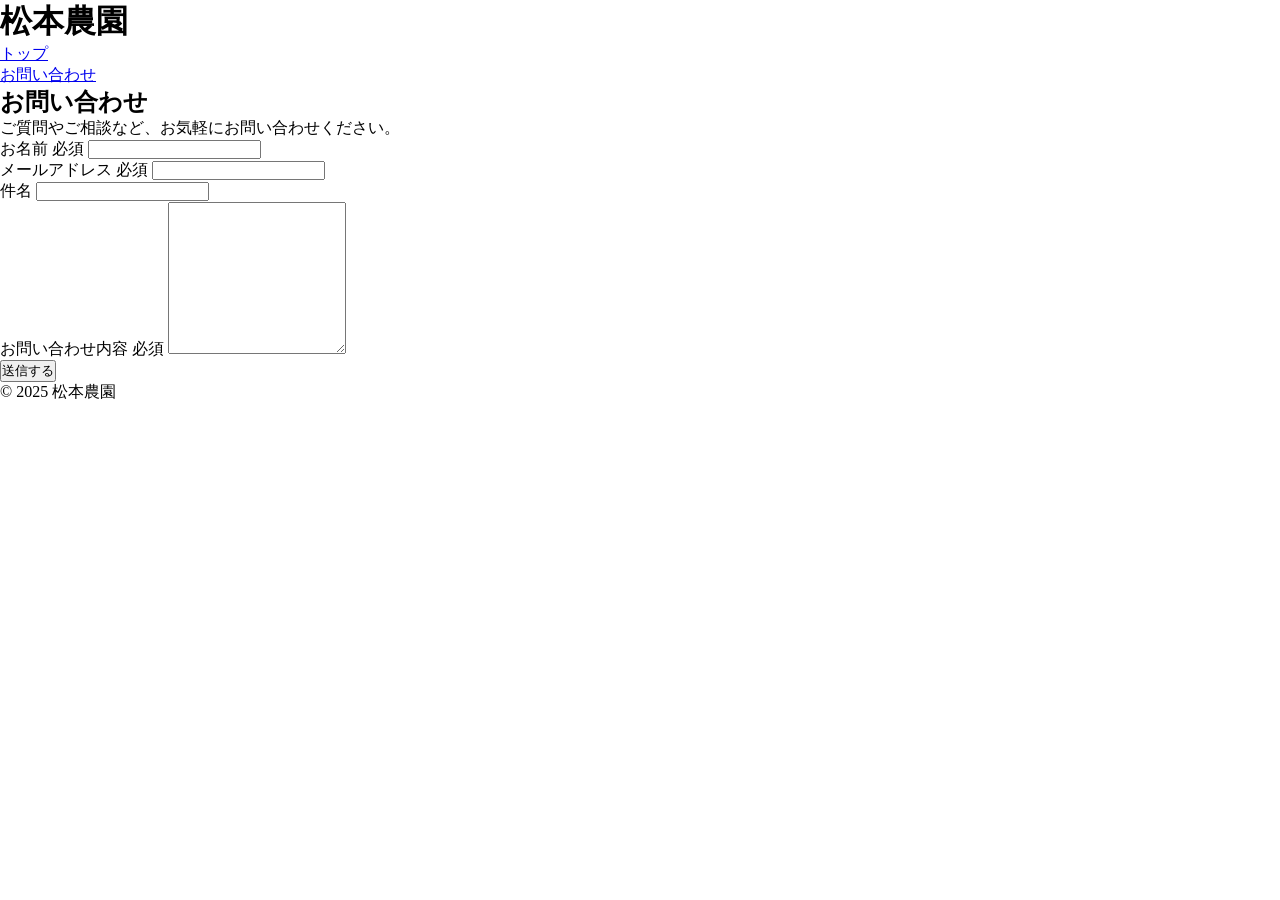
==== contact.html @ 50c54987 "TOPページほぼ完成" ====
<!DOCTYPE html>
<html lang="ja">

<head>
    <meta charset="UTF-8">
    <meta name="viewport" content="width=device-width, initial-scale=1.0">
    <title>お問い合わせ | 松本農園</title>
    <link rel="stylesheet" href="css/top.css">
</head>

<body>

    <header>
        <h1>松本農園</h1>
        <nav>
            <ul>
                <li><a href="index.html">トップ</a></li>
                <li><a href="contact.html">お問い合わせ</a></li>
            </ul>
        </nav>
    </header>

    <main>
        <section class="contact-form-section">
            <h2>お問い合わせ</h2>
            <p>ご質問やご相談など、お気軽にお問い合わせください。</p>

            <form action="send.php" method="POST">

                <div class="form-group">
                    <label for="name">お名前 <span class="required">必須</span></label>
                    <input type="text" id="name" name="user_name" required>
                </div>

                <div class="form-group">
                    <label for="email">メールアドレス <span class="required">必須</span></label>
                    <input type="email" id="email" name="user_email" required>
                </div>

                <div class="form-group">
                    <label for="subject">件名</label>
                    <input type="text" id="subject" name="subject">
                </div>

                <div class="form-group">
                    <label for="message">お問い合わせ内容 <span class="required">必須</span></label>
                    <textarea id="message" name="message" rows="10" required></textarea>
                </div>

                <div class="form-submit">
                    <button type="submit">送信する</button>
                </div>

            </form>
        </section>
    </main>

    <footer>
        <p>&copy; 2025 松本農園</p>
    </footer>

    <script src="js/contact.js" defer></script>
</body>

</html>
---- css/top.css ----
@charset "UTF-8";
:root {
  --color-primary: #fc8013;
  --color-secondary: #5d1f0d;
  --color-text: #343333;
  --color-background: #fdf5e9;
  --color-white: #fff;
  --color-dark-blue: #0a1f47;
}

/* 絶対配置系 */
/* ボックス装飾 */
/* レスポンシブフォント */
* {
  box-sizing: border-box;
  margin: 0;
  padding: 0;
}

ul,
ol {
  list-style: none;
}

img {
  max-width: 100%;
  height: auto;
}

/* ローディング画面全体 */
#loading {
  position: fixed;
  top: 0;
  left: 0;
  z-index: 9999;
  /* 初期背景 */
  display: flex;
  align-items: center;
  justify-content: center;
  width: 100%;
  height: 100%;
  background: rgb(10, 31, 71);
  opacity: 1;
  /* 初期透明度 */
  transition: opacity 1s ease;
  /* フェード時間 */
  pointer-events: auto;
}

/* フェードアウト後の状態 */
#loading.fade-out {
  opacity: 0;
}

/* 波背景 */
#loading .wave-container .wave {
  position: absolute;
  top: 0;
  left: 0;
  z-index: -1;
  overflow: hidden;
  width: 100%;
  height: 100%;
}
#loading .wave-container .wave::before {
  content: "";
  position: absolute;
  top: 50%;
  left: -50%;
  z-index: 1;
  width: 200%;
  aspect-ratio: 1/1;
  border-radius: 50% 50%/50% 80%;
  background-image: linear-gradient(90deg, #0083cf 0%, #76e5e1 50%, #bbe6ff 100%);
  transition: top 2s ease;
  transform-origin: center center;
  animation: anime linear 12s infinite;
}
#loading .wave-container .wave:hover::before {
  top: -20%;
}

@keyframes anime {
  from {
    transform: rotate(0);
  }
  to {
    transform: rotate(360deg);
  }
}
.btn {
  position: relative;
  display: inline-flex;
  align-items: center;
  gap: 10px;
  padding: 12px 0px;
  border-radius: 30px;
  text-decoration: none;
  font-weight: 500;
  font-size: 16px;
  line-height: 1.8;
  cursor: pointer;
  transition: opacity 0.3s, color 0.3s;
  text-align: center;
  justify-content: center;
}
.btn:hover {
  opacity: 0.8;
}

.btn--normal {
  width: 250px;
}

.btn--wide {
  width: 320px;
}
@media (max-width: 600px) {
  .btn--wide {
    width: 250px;
  }
}

.btn--primary {
  background-color: #fc8013;
  color: #fff;
}

.btn--secondary {
  border: 1px solid #343333;
  background-color: #fff;
  color: #343333;
}

.btn--dark {
  background-color: #fff;
  color: #0a1f47;
}

.btn--triangle::after {
  content: "";
  display: inline-block;
  margin-left: 8px;
  width: 0;
  height: 0;
  border-width: 6px 0 6px 10px;
  border-style: solid;
  border-color: transparent transparent transparent currentColor;
}

.btn--chevron::after, .btn--icon-chevron::after {
  content: "";
  margin: auto;
  position: absolute;
  top: 0;
  bottom: 0;
  right: 10%;
  width: 13px;
  height: 13px;
  border-top: 1px solid #0a1f47;
  border-right: 1px solid #0a1f47;
  transform: rotate(45deg);
}

.btn__icon {
  display: inline-block;
  width: 1em;
  height: 1em;
}

.juicy-crew__btn {
  position: relative;
  display: block;
  padding: 12px 72px 12px 50px;
  width: 250px;
  border-radius: 30px;
  background-color: #fc8013;
  color: #fff;
  text-decoration: none;
  transition: opacity 0.3s, color 0.3s;
  margin-inline: auto;
}
.juicy-crew__btn::after {
  content: "";
  position: absolute;
  top: 50%;
  right: 25px;
  display: block;
  width: 0;
  height: 0;
  border-width: 6px 0 6px 10px;
  border-style: solid;
  border-color: transparent transparent transparent #fff;
  transform: translateY(-50%);
}
.juicy-crew__btn:hover {
  color: #0a1f47;
  opacity: 0.8;
}

.floating-buttons {
  position: fixed;
  top: 400px;
  right: 0;
  display: flex;
  flex-direction: column;
  gap: 27px;
  padding: 20px 17px 29px 16px;
  border-radius: 30px 0 0 30px;
  background-color: #0a1f47;
  z-index: 100;
  visibility: hidden;
  transition: opacity 0.5s ease, visibility 0.5s ease;
}
.floating-buttons.visible {
  opacity: 1;
  visibility: visible;
}

.fixed-buttons__item--top {
  position: relative;
  display: flex;
  align-items: center;
  justify-content: center;
  width: 46px;
  height: 46px;
  border-radius: 50%;
  background: #fff;
  box-shadow: 0 0 6px rgba(0, 0, 0, 0.2);
  position: relative;
}

/* 棒 */
.fixed-buttons__item--top::before {
  content: "";
  position: absolute;
  bottom: 25%;
  width: 2px;
  height: 20px;
  background: #0a1f47;
  pointer-events: none;
}

/* 左の羽 */
.fixed-buttons__item--top::after {
  content: "";
  position: absolute;
  bottom: 56%;
  left: 48%;
  width: 6px;
  height: 6px;
  border-top: 2px solid #0a1f47;
  transform: translateX(-50%) rotate(-45deg);
  pointer-events: none;
}

/* 右の羽（追加要素） */
.fixed-buttons__item--top span {
  position: absolute;
  bottom: 60%;
  left: 52%;
  width: 6px;
  height: 4px;
  border-top: 2px solid #0a1f47;
  transform: translateX(-50%) rotate(45deg);
  pointer-events: none;
}

.modal {
  padding: 2rem;
  border: none;
  background: transparent;
  outline: none;
  box-shadow: none;
  margin: auto;
  display: flex;
  align-items: center;
  justify-content: center;
  pointer-events: auto;
}
@media (max-width: 600px) {
  .modal {
    padding: 0;
  }
}
.modal:not([open]) {
  display: none;
}
.modal::backdrop {
  background-color: rgba(0, 0, 0, 0.6);
}
.modal__title {
  font-size: 24px;
  color: #f39c12;
  font-weight: bold;
}
.modal__content {
  position: relative;
  border-radius: 100px;
  background-color: #fdf5e9;
  box-shadow: 0 4px 15px rgba(0, 0, 0, 0.2);
  padding: 144px 113px;
  overflow: hidden;
  width: 65%;
  height: 75vh;
  border-radius: 100px;
  pointer-events: auto;
  background-image: url(../image/modal__body-background.png);
  background-size: 90% 85%;
  background-repeat: no-repeat;
  background-position: center;
}
@media (max-width: 1280px) {
  .modal__content {
    width: 85%;
    height: 95vh;
    padding: 100px 90px;
  }
}
@media (max-width: 960px) {
  .modal__content {
    background-image: none;
    padding: 87px 64px;
  }
}
@media (max-width: 600px) {
  .modal__content {
    height: 850px;
    background-image: none;
  }
}
.modal__illustration {
  width: 28%;
  height: auto;
  position: absolute;
  right: -100px;
  bottom: -60px;
  z-index: 100;
  max-width: 300px;
}
@media (max-width: 960px) {
  .modal__illustration {
    width: 40%;
    right: -80px;
    bottom: 30px;
  }
}
@media (max-width: 600px) {
  .modal__illustration {
    width: 149px;
    height: 106px;
    bottom: -20px;
    right: -70px;
  }
}
.modal__body {
  display: flex;
  align-items: center;
  justify-content: center;
  gap: 26px;
  position: relative;
  z-index: 0;
  height: 100%;
}
@media (max-width: 960px) {
  .modal__body {
    display: flex;
    align-items: center;
    flex-direction: column;
    justify-content: flex-start;
    gap: 30px;
  }
}
@media (max-width: 600px) {
  .modal__body {
    gap: 35px;
  }
}
.modal__image-wrapper {
  width: 33%;
}
@media (max-width: 1280px) {
  .modal__image-wrapper {
    width: 40%;
  }
}
@media (max-width: 960px) {
  .modal__image-wrapper {
    width: 65%;
  }
}
@media (max-width: 600px) {
  .modal__image-wrapper {
    width: 73%;
  }
}
.modal__inner {
  padding-top: 44px;
  display: flex;
  align-items: center;
  flex-direction: column;
  justify-content: flex-start;
  gap: 15px;
}
@media (max-width: 600px) {
  .modal__inner {
    padding-top: 30px;
  }
}
.modal__inner-season, .modal__inner-cut {
  display: inline-block;
  padding: 15px 0px;
  border-radius: 30px;
  width: 100%;
  text-align: center;
  font-size: clamp(14px, 2vw, 20px);
}
.modal__inner-season {
  border: 1px solid #f39c12;
  white-space: nowrap;
}
.modal__inner-cut {
  background-color: #f39c12;
  color: #fff;
  white-space: nowrap;
}
.modal__text-wrapper {
  width: 47%;
  display: flex;
  align-items: center;
  flex-direction: column;
  justify-content: flex-start;
  gap: 20px;
  align-items: flex-start;
  position: relative;
}
@media (max-width: 960px) {
  .modal__text-wrapper {
    width: 95%;
  }
}
@media (max-width: 960px) and (max-width: 600px) {
  .modal__text-wrapper {
    width: 100%;
    gap: 10px;
  }
}
.modal__text-wrapper__title {
  margin-bottom: 15px;
  color: #f39c12;
  font-weight: bold;
  font-size: 24px;
}
.modal__text-wrapper__description {
  font-size: 16px;
  line-height: 1.8;
}
.modal__button {
  display: inline-block;
  padding: 12px 30px;
  border-radius: 25px;
  background-color: #f39c12;
  color: #fff;
  text-decoration: none;
  font-weight: bold;
}
.modal__bg {
  position: absolute;
  top: 50%;
  left: 50%;
  transform: translate(-50%, -50%);
  z-index: -1;
  width: 100%;
  height: auto;
  -o-object-fit: cover;
     object-fit: cover;
}
@media (max-width: 960px) {
  .modal__bg {
    display: none;
  }
}
.modal__close-btn {
  position: absolute;
  top: 9%;
  right: 21%;
  width: 80px;
  height: 80px;
  display: flex;
  justify-content: center;
  align-items: center;
  cursor: pointer;
  background: transparent;
  border: none;
  padding: 0;
  outline: none;
  z-index: 200;
  outline: none;
}
@media (max-width: 600px) {
  .modal__close-btn {
    top: 5%;
    right: 15%;
  }
}
.modal__bar {
  position: absolute;
  width: 73px;
  height: 2px;
  background-color: #000;
  top: 50%;
  left: 0;
  transform-origin: center;
  z-index: 300;
}
@media (max-width: 600px) {
  .modal__bar {
    width: 50px;
  }
}

/* バツ表示 */
.modal__close-btn .modal__bar:nth-child(1) {
  transform: rotate(30deg);
}

.modal__close-btn .modal__bar:nth-child(2) {
  opacity: 0;
}

.modal__close-btn .modal__bar:nth-child(3) {
  transform: rotate(-30deg);
}

.header__top {
  z-index: 10001;
  display: flex;
  align-items: center;
  justify-content: space-between;
  width: 137px;
  height: auto;
  position: absolute;
  top: 4%;
  left: 3%;
}
@media (max-width: 600px) {
  .header__top {
    width: 80px;
    top: 4%;
    left: 3%;
  }
}

.header__logo {
  z-index: 10002;
}

.header__hamburger {
  position: fixed;
  top: 20px;
  right: 20px;
  z-index: 10002;
  display: flex;
  align-items: center;
  flex-direction: column;
  box-sizing: border-box;
  padding-top: 21px;
  width: 80px;
  height: 80px;
  outline: none;
  border: none;
  border-radius: 60px;
  background: #fff;
  box-shadow: 0 2px 8px rgba(0, 0, 0, 0.3);
  cursor: pointer;
}
@media (max-width: 600px) {
  .header__hamburger {
    width: 60px;
    height: 60px;
    padding-top: 17px;
    top: 12px;
    right: 5px;
  }
}
.header__hamburger--bar {
  margin: 2.5px 0;
  width: 55px;
  height: 5px;
  background-color: #fc8013;
  transition: all 0.3s ease;
}
@media (max-width: 600px) {
  .header__hamburger--bar {
    width: 35px;
    height: 4px;
  }
}
@media (max-width: 600px) {
  .header__hamburger--label {
    display: none;
  }
}

.header__nav {
  position: fixed;
  top: -100%;
  right: 0;
  z-index: 9999;
  padding-top: 21px;
  width: 100%;
  height: 400px;
  border: none;
  border-radius: 0 0 200px 200px;
  background-color: #fff;
  transition: all 0.8s ease;
  /* 余分なセミコロンを削除 */
}
@media (max-width: 600px) {
  .header__nav {
    border-radius: 0 0 100px 100px;
    padding-top: 80px;
    height: 387px;
  }
}
.header__nav-list {
  display: flex;
  flex-direction: row;
  justify-content: center;
  gap: 40px;
  letter-spacing: 0.5em;
}
@media (max-width: 600px) {
  .header__nav-list {
    gap: 20px;
  }
}
.header__nav-item {
  writing-mode: vertical-lr;
  text-orientation: upright;
}

.header__nav[aria-hidden=false] {
  top: 0;
}

.header__hamburger[aria-expanded=true] .header__hamburger--bar:nth-child(1) {
  transform: rotate(30deg) translate(5px, 9px);
}

.header__hamburger[aria-expanded=true] .header__hamburger--bar:nth-child(2) {
  opacity: 0;
  /* 真ん中の線を非表示 */
}

.header__hamburger[aria-expanded=true] .header__hamburger--bar:nth-child(3) {
  transform: rotate(-30deg) translate(0px, -10px);
}

.header__inner {
  display: flex;
  position: absolute;
  top: 0;
  justify-content: space-between;
  width: 97%;
  left: 2%;
}

.footer {
  background-color: #0a1f47;
  color: #fff;
  text-align: center;
  padding-bottom: 26px;
}
.footer__center-container {
  display: block;
  width: 29%;
}
@media (max-width: 600px) {
  .footer__center-container {
    width: 100%;
  }
}
.footer__nav-list {
  display: flex;
  align-items: center;
  justify-content: center;
  gap: 30px;
  align-items: flex-start;
}
.footer__nav-item {
  writing-mode: vertical-rl;
  letter-spacing: 0.5em;
}
.footer__content {
  display: flex;
  align-items: center;
  justify-content: space-between;
  align-items: flex-start;
  width: 72%;
  margin-bottom: 58px;
  margin: 0 auto;
  padding: 97px 0 58px 0;
  gap: 85px;
}
@media (max-width: 600px) {
  .footer__content {
    display: flex;
    align-items: center;
    flex-direction: column;
    justify-content: flex-start;
    gap: 60px;
    padding: 60px 0 40px 0;
    width: 82%;
    gap: 50px;
  }
}
.footer__social-icons {
  display: flex;
  align-items: center;
  justify-content: left;
  gap: 15px;
  width: 57%;
}
.footer__left-container {
  display: flex;
  align-items: center;
  flex-direction: column;
  justify-content: flex-start;
  gap: 23px;
  align-items: flex-start;
  width: 13%;
}
@media (max-width: 600px) {
  .footer__left-container {
    width: 25%;
    gap: 10px;
  }
}
@media (max-width: 600px) {
  .footer__left-container {
    width: 43%;
    align-items: center;
  }
}
.footer__right-container {
  margin-right: 0;
  width: 28%;
}
@media (max-width: 600px) {
  .footer__right-container {
    width: 70%;
    margin-left: 0;
  }
}

.wrapper {
  margin: 0 auto;
  max-width: 1440px;
  width: 88%;
}

img {
  display: block;
  max-width: 100%;
  height: auto;
  width: auto;
}

.main__section {
  position: relative;
  margin-bottom: 80px;
}

.section__title {
  display: flex;
  align-items: center;
  flex-direction: column;
  justify-content: flex-start;
  gap: 0;
  align-items: flex-start;
  margin: 0 auto;
  line-height: 1.5;
}
.section__title-jp {
  font-weight: 500;
  font-size: clamp(26px, 2vw, 36px);
  letter-spacing: 150%;
}
.section__title-en {
  color: var(--color-primary);
  font-weight: normal;
  font-size: 28px;
  font-size: clamp(18px, 2vw, 28px);
}

/*MVスライド 
-----------------------------*/
/* 変数を定義 */
.slider__frame {
  position: relative;
  overflow: hidden;
  width: 100%;
  height: 798px;
  clip-path: inset(0 round 0 0 200px 200px);
}
@media (max-width: 600px) {
  .slider__frame {
    height: 467px;
    clip-path: inset(0 round 0 0 100px 100px);
  }
}
.slider__frame--island, .slider__frame--harvest, .slider__frame--farmer {
  position: absolute;
  top: 0;
  left: 0;
  width: 100%;
  height: 100%;
  background-position: center;
  background-size: cover;
  background-repeat: no-repeat;
}
.slider__frame--island {
  background-image: url("/image/mv_01.png");
  animation: slide-animation-01 24s infinite;
}
.slider__frame--harvest {
  background-image: url("/image/mv_02.png");
  animation: slide-animation-02 24s infinite;
}
.slider__frame--farmer {
  background-image: url("/image/mv_03.png");
  animation: slide-animation-03 24s infinite;
}

/* みかん画像 */
.overlay-mikan {
  position: absolute;
  top: 70%;
  left: 50%;
  transform: translate(-50%, -50%);
  z-index: 200;
  max-width: 390px;
  width: 26vw;
  height: auto;
}
.overlay-mikan--rotate {
  animation: rotateScale 5s linear forwards;
}

/* みかん回転＋拡大 */
@keyframes rotateScale {
  0% {
    transform: rotate(0deg) scale(0.7);
  }
  100% {
    transform: rotate(360deg) scale(1);
  }
}
@keyframes slide-animation-01 {
  0% {
    opacity: 1;
    transform: scale(1);
  }
  30% {
    opacity: 1;
  }
  40% {
    opacity: 0;
    transform: scale(1.15);
  }
  90% {
    opacity: 0;
  }
  100% {
    opacity: 1;
    transform: scale(1);
  }
}
@keyframes slide-animation-02 {
  0% {
    opacity: 0;
  }
  30% {
    opacity: 0;
    transform: scale(1.1);
  }
  40% {
    opacity: 1;
  }
  60% {
    opacity: 1;
  }
  70% {
    opacity: 0;
    transform: scale(1);
  }
  100% {
    opacity: 0;
  }
}
@keyframes slide-animation-03 {
  0% {
    opacity: 0;
  }
  60% {
    opacity: 0;
    transform: scale(1);
  }
  70% {
    opacity: 1;
  }
  90% {
    opacity: 1;
  }
  100% {
    opacity: 0;
    transform: scale(1.1);
  }
}
/* オーバーレイ */
.slider__overlay {
  position: absolute;
  top: 10%;
  right: 25%;
  font-family: "Shippori Mincho", serif;
  line-height: 1.17;
  display: flex;
  align-items: center;
  justify-content: center;
  z-index: 10;
}
@media (max-width: 1280px) {
  .slider__overlay {
    right: 15%;
  }
}
@media (max-width: 960px) {
  .slider__overlay {
    right: 10%;
  }
}
@media (max-width: 600px) {
  .slider__overlay {
    right: 5%;
  }
}

.slider-text {
  color: #fff;
  background: rgba(0, 0, 0, 0.4);
  writing-mode: vertical-rl;
  text-align: left;
  font-weight: bold;
  padding: 71px 26px 43px 34px;
  text-orientation: upright;
  line-height: 400%;
}
@media (max-width: 600px) {
  .slider-text {
    padding: 13px 14px;
    line-height: 200%;
  }
}

.slider-text .line1 {
  font-size: clamp(20px, 2vw, 36px);
  letter-spacing: 0.2em;
}

.line2 {
  display: inline-block;
  letter-spacing: 0.2em;
}

.slider-text .line2 .small {
  font-size: clamp(20px, 2vw, 48px);
}

.slider-text .line2 .big {
  font-size: clamp(20px, 2vw, 55px);
}

/*ふるさと納税セクション
-----------------------------*/
.fade-in-section {
  opacity: 0;
  transition: opacity 2.5s ease;
}

.fade-in-section.visible {
  opacity: 1;
}

.hometown {
  margin: 80px 0 27px 0;
}
@media (max-width: 600px) {
  .hometown {
    margin: 30px 0 46px 0;
  }
}
.hometown__image--inner {
  position: relative;
  border-radius: 100px;
  margin: 80px 0 27px 0;
}
.hometown .wrapper {
  margin: 0 auto;
  max-width: 73%;
}
@media (max-width: 600px) {
  .hometown .wrapper {
    max-width: 87%;
  }
}
.hometown__title {
  display: flex;
  align-items: center;
  justify-content: center;
  gap: 26px;
  margin-bottom: 12px;
}
@media (max-width: 600px) {
  .hometown__title {
    margin-bottom: 20px;
  }
}
.hometown__subtitle {
  font-size: clamp(18px, 2vw, 28px);
}
.hometown__image-inner {
  position: relative;
  min-width: 135px;
}
.hometown__image--orange {
  border-radius: 100px;
}
@media (max-width: 600px) {
  .hometown__image--orange {
    -o-object-fit: cover;
       object-fit: cover;
    -o-object-position: center;
       object-position: center;
  }
}
.hometown__image-logo {
  position: absolute;
  top: 50%;
  left: 3%;
  transform: translateY(-50%);
  width: 23%;
  height: auto;
}
@media (max-width: 1280px) {
  .hometown__image-logo {
    left: 50%;
    top: 50%;
    transform: translate(-50%, -50%);
  }
}
.hometown__box {
  position: relative;
}
@media (max-width: 1280px) {
  .hometown__box {
    position: static;
    display: flex;
    align-items: center;
    flex-direction: column;
    justify-content: flex-start;
    gap: 20px;
  }
}
.hometown__content {
  position: absolute;
  right: 0;
  bottom: 0;
  display: flex;
  align-items: center;
  flex-direction: column;
  justify-content: flex-start;
  gap: 10px;
  margin: 0 auto;
  padding: 0;
  border-radius: 100px;
  background-color: #0a1f47;
  border-top-left-radius: 0px;
  border-bottom-left-radius: 0px;
  width: 39%;
  height: 100%;
  justify-content: center;
}
@media (max-width: 1280px) {
  .hometown__content {
    position: static;
    padding: 25px 28px 23px 31px;
    border-radius: 80px;
    background-color: #0a1f47;
    width: 100%;
    gap: 20px;
  }
}
@media (max-width: 960px) {
  .hometown__content {
    border-radius: 50px;
    gap: 30px;
  }
}
@media (max-width: 600px) {
  .hometown__content {
    padding: 39px 20px 23px 19px;
    border-radius: 50px;
    background-color: #0a1f47;
    gap: 21px;
  }
}
.hometown__text {
  color: #fff;
  font-size: clamp(16px, 2vw, 20px);
  line-height: 1.8;
  width: 80%;
}
@media (max-width: 600px) {
  .hometown__text {
    width: 100%;
    font-size: 16px;
  }
}

/*About usセクション
-----------------------------*/
.about {
  margin-top: 71px;
  padding: 60px 0px 100px 0px;
  background-color: #e8f5ff;
}
@media (max-width: 600px) {
  .about {
    margin-top: 0px;
    margin-bottom: 20px;
    padding: 20px 0px 50px 0px;
  }
}
.about__container {
  display: flex;
  align-items: center;
  flex-direction: column;
  justify-content: flex-start;
  gap: 58px;
  margin-top: 10px;
}
@media (max-width: 600px) {
  .about__container {
    margin-top: 40px;
    gap: 33px;
  }
}
.about__place {
  display: flex;
  align-items: center;
  justify-content: space-between;
  width: 59%;
  align-items: flex-end;
}
@media (max-width: 960px) {
  .about__place {
    width: 100%;
  }
}
@media (max-width: 600px) {
  .about__place {
    position: relative;
  }
}
.about__place--girl {
  width: 44%;
}
@media (max-width: 600px) {
  .about__place--girl {
    position: absolute;
    right: 0;
    bottom: -185px;
    width: 78%;
  }
}
.about__place--map {
  width: 49%;
  align-items: flex-end;
}
@media (max-width: 600px) {
  .about__place--map {
    margin: 0px;
    top: 0;
    right: 0;
  }
}
.about__item-upper {
  display: flex;
  align-items: center;
  justify-content: space-between;
  align-items: flex-end;
}
@media (max-width: 1280px) {
  .about__item-upper {
    display: flex;
    align-items: center;
    flex-direction: column;
    justify-content: flex-start;
    gap: 50px;
  }
}
.about__item-bottom {
  display: flex;
  justify-content: flex-start;
  align-items: flex-end;
  gap: 68px;
}
@media (max-width: 1280px) {
  .about__item-bottom {
    position: relative;
  }
}
@media (max-width: 960px) {
  .about__item-bottom {
    display: flex;
    align-items: center;
    flex-direction: column;
    justify-content: flex-start;
    gap: 50px;
  }
}
.about__inner-upper {
  width: 40%;
}
@media (max-width: 1280px) {
  .about__inner-upper {
    width: 100%;
  }
}
.about__inner-bottom {
  width: 100%;
}
@media (max-width: 1280px) {
  .about__inner-bottom {
    margin-top: 46px;
  }
}
@media (max-width: 600px) {
  .about__inner-bottom {
    margin-top: 60px;
  }
}
.about__bottom {
  display: flex;
  align-items: center;
  flex-direction: column;
  justify-content: flex-start;
  gap: 0;
}
.about__goal {
  display: flex;
  flex-wrap: wrap;
  gap: 88px;
  width: 40%;
}
@media (max-width: 1280px) {
  .about__goal {
    flex-direction: row;
    width: 100%;
    gap: 179px;
  }
}
@media (max-width: 600px) {
  .about__goal {
    flex-direction: column;
    gap: 0px;
  }
}
.about__subtitle {
  position: absolute;
  display: inline-block;
  padding: 10px 16px;
  border-radius: 20px;
  background-color: #fc8013;
  color: #fff;
  font-weight: 500;
  font-size: 20px;
  top: -16px;
  left: 8%;
  font-size: 18px;
}
@media (max-width: 600px) {
  .about__subtitle {
    padding: 8px 19px;
    top: -20px;
    left: 30%;
  }
}
.about__box-upper, .about__box-bottom {
  position: relative;
  background-color: #fff;
  border-radius: 20px;
  border: solid 1px #3D4149;
}
@media (max-width: 600px) {
  .about__box-upper, .about__box-bottom {
    margin-top: 190px;
  }
}
@media (max-width: 600px) {
  .about__box-upper {
    margin-top: 190px;
  }
}
@media (max-width: 600px) {
  .about__box-bottom {
    margin-top: 0px;
  }
}
.about__text {
  display: block;
  margin: 0 auto;
  text-align: left;
  line-height: 1.8;
  width: 80%;
  padding: 35px 0px;
  height: 76%;
}
@media (max-width: 600px) {
  .about__text {
    width: 92%;
  }
}
.about__family {
  width: 55%;
}
@media (max-width: 1280px) {
  .about__family {
    position: absolute;
    top: 0;
    right: 0;
    width: 56%;
  }
}
@media (max-width: 600px) {
  .about__family {
    width: 100%;
    position: static;
  }
}
.about__family--photo {
  margin-top: auto;
}
.about .lemon-boy {
  width: 84%;
  margin-left: auto;
}
@media (max-width: 1280px) {
  .about .lemon-boy {
    margin: 0;
    width: 39%;
  }
}
@media (max-width: 600px) {
  .about .lemon-boy {
    width: 100%;
  }
}

/*農園紹介スライドセクション
-----------------------------*/
.slider {
  position: relative;
  z-index: 1;
  height: auto;
  margin: 70px 0px 80px 0px;
}
@media (max-width: 960px) {
  .slider {
    margin-bottom: 60px;
  }
}
@media (max-width: 600px) {
  .slider {
    margin-bottom: 40px;
    margin-top: 0px;
  }
}
.slider .slick-slide {
  margin: 0 10px;
}
.slider img {
  width: 100%;
  height: auto;
}
.slider .slider--scene1 {
  background: url("../image/slider_scene1.png");
}
.slider .slider--scene2 {
  background: url("../image/slider_scene2.png");
}
.slider .slider--scene3 {
  background: url("../image/slider_scene3.png");
}
.slider .slider--scene4 {
  background: url("../image/slider_scene4.png");
}
.slider .slider--scene5 {
  background: url("../image/slider_scene5.png");
}
.slider--frame {
  list-style: none;
  margin: 0;
  padding: 0;
}
.slider--frame li {
  width: 400px;
  height: 400px;
  background-repeat: no-repeat;
  background-position: center;
  background-size: cover;
}
@media (max-width: 960px) {
  .slider--frame li {
    width: 300px;
    height: 300px;
  }
}

/*私達のこだわりセクション
-----------------------------*/
.care {
  margin-bottom: 60px;
}
.care__box-upper {
  display: flex;
  align-items: center;
  justify-content: center;
  gap: 70px;
  align-items: flex-start;
  margin-top: 51px;
  justify-content: flex-start;
}
@media (max-width: 600px) {
  .care__box-upper {
    display: flex;
    align-items: center;
    flex-direction: column;
    justify-content: flex-start;
    gap: 20px;
    margin-top: 31px;
  }
}
.care__box-bottom {
  display: flex;
  align-items: center;
  justify-content: center;
  justify-content: flex-end;
  align-items: flex-start;
  margin-top: 180px;
  gap: 70px;
}
@media (max-width: 600px) {
  .care__box-bottom {
    display: flex;
    align-items: center;
    flex-direction: column;
    justify-content: flex-start;
    gap: 20px;
    margin-top: 36px;
  }
}
.care__subtitle {
  display: inline-block;
  padding: 16px 50px;
  border-radius: 30px;
  background-color: var(--color-primary);
  color: #fff;
  font-weight: 500;
  font-size: clamp(18px, 2vw, 32px);
}
@media (max-width: 600px) {
  .care__subtitle {
    order: 1;
  }
}
@media (max-width: 600px) {
  .care__subtitle {
    padding: 4px 41px;
  }
}
.care__desc {
  display: flex;
  flex-direction: column;
  width: 40%;
  align-items: flex-start;
  gap: 30px;
}
@media (max-width: 960px) {
  .care__desc {
    width: 89%;
  }
}
@media (max-width: 600px) {
  .care__desc {
    display: contents;
    width: 100%;
  }
}
.care__img-wrapper-01 {
  position: relative;
  margin-left: -5.8vw;
  width: calc(100% + 6.5vw);
}
@media (max-width: 600px) {
  .care__img-wrapper-01 {
    margin: 0 auto;
    width: 100%;
  }
}
.care__img-wrapper-02 {
  position: relative;
  border-radius: 5px;
  margin-right: -5.8vw;
  width: calc(100% + 6.5vw);
}
@media (max-width: 600px) {
  .care__img-wrapper-02 {
    margin: 0 auto;
    width: 100%;
  }
}
.care__item {
  display: block;
  width: 100%;
  height: auto;
  width: 54%;
}
@media (max-width: 600px) {
  .care__item {
    width: 100%;
    order: 2;
  }
}
.care__text {
  line-height: 1.8;
}
@media (max-width: 600px) {
  .care__text {
    order: 3;
  }
}
.care__img-wrapper {
  position: relative;
}
.care__overlay-upper, .care__overlay-bottom {
  font-size: clamp(14px, 2vw, 22px);
  color: #fc8013;
  background-color: #fff;
  padding: 15px 26px;
  border: 1px solid #fc8013;
  position: absolute;
  top: 0;
}
.care__overlay-upper {
  right: 0;
  border-bottom-right-radius: 30px;
}
.care__overlay-bottom {
  left: 0;
  border-bottom-left-radius: 30px;
}

/*育てているみかんたちセクション
-----------------------------*/
.juicy-crew {
  background-color: #FDF5E9;
  padding-top: 67px;
  padding-bottom: 100px;
}
@media (max-width: 600px) {
  .juicy-crew {
    padding-top: 31px;
    padding-bottom: 45px;
  }
}
.juicy-crew .wrapper {
  width: 98%;
}
@media (max-width: 960px) {
  .juicy-crew .wrapper {
    width: 89%;
  }
}
.juicy-crew .section__title {
  display: block;
  width: 89%;
  margin: 0 auto;
}
.juicy-crew__gallery {
  margin: 90px 0px 50px 0px;
}
@media (max-width: 960px) {
  .juicy-crew__gallery {
    display: flex;
    align-items: center;
    flex-direction: column;
    justify-content: flex-start;
    gap: 0;
    margin-bottom: 33px;
  }
}
@media (max-width: 600px) {
  .juicy-crew__gallery {
    margin-top: 25px;
    margin-bottom: 35px;
  }
}
.juicy-crew__gallery-01 {
  display: flex;
  align-items: center;
  justify-content: space-between;
  width: 78%;
  gap: 270px;
}
@media (max-width: 960px) {
  .juicy-crew__gallery-01 {
    gap: 50px;
  }
}
@media (max-width: 600px) {
  .juicy-crew__gallery-01 {
    display: flex;
    align-items: center;
    flex-direction: column;
    justify-content: flex-start;
    gap: 50px;
    width: 100%;
  }
}
.juicy-crew__gallery-02 {
  display: flex;
  align-items: center;
  justify-content: space-between;
  width: 78%;
  gap: 300px;
  margin-top: -90px;
  margin-left: auto;
}
@media (max-width: 960px) {
  .juicy-crew__gallery-02 {
    margin-top: 50px;
    gap: 50px;
  }
}
@media (max-width: 600px) {
  .juicy-crew__gallery-02 {
    display: flex;
    align-items: center;
    flex-direction: column;
    justify-content: flex-start;
    gap: 50px;
    width: 100%;
  }
}
.juicy-crew__item {
  display: flex;
  align-items: center;
  gap: 22px;
  justify-self: center;
  align-self: flex-start;
  outline: none;
}
@media (max-width: 600px) {
  .juicy-crew__item {
    width: 90%;
    gap: 10px;
    align-items: center;
  }
}
@media (max-width: 600px) and (max-width: 600px) {
  .juicy-crew__item {
    width: 93%;
  }
}
@media (max-width: 600px) {
  .juicy-crew__item img {
    margin-right: 10px;
  }
}
.juicy-crew__label {
  writing-mode: vertical-rl;
  margin-top: 0.5rem;
  letter-spacing: 0.5em;
  font-size: clamp(20px, 2vw, 24px);
}

.section__cta {
  text-align: center;
}

.number {
  text-combine-upright: all;
  -webkit-text-combine: horizontal;
  -ms-text-combine-horizontal: all;
}

/*ここから風早珈琲焙煎所BOWEN
-----------------------------*/
.cafe-intro {
  padding-top: 55px;
}
@media (max-width: 960px) {
  .cafe-intro {
    width: 93%;
  }
}
@media (max-width: 600px) {
  .cafe-intro {
    width: 100%;
    padding-top: 29px;
  }
}
@media (max-width: 600px) {
  .cafe-intro .wrapper {
    width: 100%;
  }
}
@media (max-width: 600px) {
  .cafe-intro .section__title {
    width: 89%;
  }
}
.cafe-intro__content {
  display: flex;
  align-items: center;
  justify-content: space-between;
  align-items: flex-start;
  margin-top: 15px;
}
@media (max-width: 960px) {
  .cafe-intro__content {
    display: flex;
    align-items: center;
    flex-direction: column;
    justify-content: flex-start;
    gap: 38px;
  }
}
@media (max-width: 960px) and (max-width: 600px) {
  .cafe-intro__content {
    gap: 33px;
    margin-top: 0px;
  }
}
.cafe-intro__right-column {
  width: 37%;
  display: flex;
  align-items: center;
  flex-direction: column;
  justify-content: flex-start;
  gap: 6%;
}
@media (max-width: 960px) {
  .cafe-intro__right-column {
    display: flex;
    align-items: center;
    justify-content: center;
    width: 70%;
  }
}
@media (max-width: 600px) {
  .cafe-intro__right-column {
    width: 89%;
  }
}
.cafe-intro__info-block {
  display: flex;
  align-items: center;
  justify-content: center;
  width: 100%;
}
@media (max-width: 600px) {
  .cafe-intro__info-block {
    display: flex;
    align-items: center;
    flex-direction: column;
    justify-content: flex-start;
    gap: 17px;
    width: 75%;
  }
}
.cafe-intro__photo-content {
  display: block;
  width: 57%;
  padding-top: 68px;
}
@media (max-width: 960px) {
  .cafe-intro__photo-content {
    width: 100%;
    padding-top: 36px;
  }
}
.cafe-intro__photo {
  margin-bottom: 10px;
}
@media (max-width: 600px) {
  .cafe-intro__photo {
    height: 288px;
    width: auto;
  }
}
.cafe-intro__caption {
  text-align: right;
  font-size: 28px;
  color: #5d1f0d;
  font-size: clamp(18px, 2vw, 28px);
}
.cafe-intro__headline {
  font-size: clamp(20px, 2vw, 32px);
  color: #fff;
  background-color: #5d1f0d;
  padding: 20px;
  border-radius: 30px;
  display: inline-block;
  margin-right: auto;
}
@media (max-width: 600px) {
  .cafe-intro__headline {
    padding: 12px 30px;
  }
}
.cafe-intro__description {
  line-height: 1.8;
  padding-bottom: 77px;
  display: flex;
  align-items: center;
  flex-direction: column;
  justify-content: flex-start;
  gap: 30px;
  align-items: flex-start;
  color: #5d1f0d;
}
@media (max-width: 600px) {
  .cafe-intro__description {
    gap: 0px;
    padding-bottom: 25px;
  }
}
.cafe-intro__text-column {
  display: flex;
  align-items: center;
  flex-direction: column;
  justify-content: flex-start;
  gap: 15px;
}
@media (max-width: 600px) {
  .cafe-intro__text-column {
    gap: 20px;
  }
}
.cafe-intro__info-inner {
  display: flex;
  align-items: center;
  flex-direction: column;
  justify-content: flex-start;
  gap: 0;
  width: 60%;
}
@media (max-width: 600px) {
  .cafe-intro__info-inner {
    width: 100%;
  }
}
.cafe-intro__info-title {
  position: relative;
  display: inline-block;
  font-size: 14px;
  width: 100%;
}
.cafe-intro__info-title::after {
  content: "";
  position: absolute;
  left: 0;
  bottom: -5px;
  width: 100%;
  height: 1px;
  background-color: #5d1f0d;
}
.cafe-intro__info-term::after {
  content: "";
  position: absolute;
  left: 0;
  bottom: -5px;
  width: 100%;
  height: 1px;
  background-color: #5d1f0d;
}
.cafe-intro__info-item {
  display: flex;
  align-items: center;
  justify-content: center;
  margin-bottom: 10px;
}
@media (max-width: 600px) {
  .cafe-intro__info-item {
    width: 100%;
    margin-bottom: 7px;
  }
}
.cafe-intro__info-term {
  font-size: 12px;
  font-weight: 400;
  width: 100px;
}
@media (max-width: 600px) {
  .cafe-intro__info-term {
    width: 80px;
  }
}
.cafe-intro__info-list::after {
  content: "";
  position: absolute;
  left: 0;
  bottom: -5px;
  width: 100%;
  height: 1px;
  background-color: #5d1f0d;
}
.cafe-intro__info-description {
  flex: 1;
}
.cafe-intro__info-list {
  position: relative;
  padding-top: 20px;
  font-size: 14px;
  width: 100%;
}
.cafe-intro__icon-group {
  display: block;
  width: 40%;
  position: relative;
}
.cafe-intro__icon-group img {
  position: absolute;
}
@media (max-width: 600px) {
  .cafe-intro__icon-group img {
    position: static;
  }
}
@media (max-width: 600px) {
  .cafe-intro__icon-group {
    position: static;
    display: flex;
    align-items: center;
    justify-content: space-between;
    width: 100%;
    flex-direction: row-reverse;
  }
}
.cafe-intro__beans-icon {
  left: 0;
  top: 30px;
  transform: translateY(-100%);
}
@media (max-width: 600px) {
  .cafe-intro__beans-icon {
    transform: translateY(0%);
    width: 25%;
  }
}
.cafe-intro__orange-icon {
  right: -30px;
  top: -10px;
}
@media (max-width: 600px) {
  .cafe-intro__orange-icon {
    width: 25%;
    top: 0;
  }
}

/*ここからオンラインショップ
-----------------------------*/
.online-shop {
  margin-top: 122px;
  margin-bottom: 80px;
}
@media (max-width: 960px) {
  .online-shop {
    position: relative;
    margin-top: 90px;
    margin-bottom: 60px;
  }
}
@media (max-width: 960px) and (max-width: 600px) {
  .online-shop {
    margin-top: 60px;
    margin-bottom: 0px;
    padding-bottom: 23px;
  }
}
.online-shop .section__title {
  width: 100%;
}
@media (max-width: 600px) {
  .online-shop .section__title {
    position: absolute;
    top: 0;
    left: 0;
    right: 0;
    margin-bottom: 0;
    width: 89%;
    margin-left: auto;
    margin-right: auto;
  }
}
.online-shop__column {
  display: flex;
  align-items: center;
  justify-content: center;
  align-items: flex-start;
}
@media (max-width: 600px) {
  .online-shop__column {
    display: flex;
    align-items: center;
    flex-direction: column;
    justify-content: flex-start;
    gap: 0;
    flex-direction: column-reverse;
  }
}
.online-shop__column-left {
  width: 30%;
}
@media (max-width: 960px) {
  .online-shop__column-left {
    width: 50%;
  }
}
@media (max-width: 600px) {
  .online-shop__column-left {
    width: 100%;
    text-align: center;
  }
}
.online-shop__text-column {
  display: flex;
  align-items: center;
  flex-direction: column;
  justify-content: flex-start;
  gap: 54px;
  padding: 50px 0px 100px 0px;
  align-items: first baseline;
  text-align: left;
  line-height: 180%;
}
@media (max-width: 1280px) {
  .online-shop__text-column {
    padding-bottom: 60px;
  }
}
@media (max-width: 960px) {
  .online-shop__text-column {
    padding-bottom: 45px;
  }
}
@media (max-width: 600px) {
  .online-shop__text-column {
    padding: 28px 0px;
    gap: 0;
  }
}
.online-shop__photo-wrapper {
  display: flex;
  align-items: flex-start;
}
@media (max-width: 600px) {
  .online-shop__photo-wrapper {
    display: flex;
    align-items: center;
    flex-direction: column;
    justify-content: flex-start;
    gap: 0;
  }
}
.online-shop__comment {
  width: 20%;
  aspect-ratio: 1/1;
  background: url("../image/speech-bubble.png") no-repeat center/contain;
  display: flex;
  justify-content: center;
  align-items: center;
  margin-top: 75px;
}
@media (max-width: 960px) {
  .online-shop__comment {
    width: 30%;
  }
}
@media (max-width: 600px) {
  .online-shop__comment {
    margin-top: 0px;
    position: absolute;
    top: 12%;
    left: 0;
  }
}
.online-shop__column-right {
  width: 70%;
}
@media (max-width: 600px) {
  .online-shop__column-right {
    width: 89%;
    margin: 120px 0 0 auto;
  }
}
.online-shop__comment-text {
  position: relative;
  z-index: 1;
  width: 75%;
  height: auto;
  display: flex;
  align-items: center;
  justify-content: center;
  text-align: center;
  font-size: clamp(10px, 2vw, 16px);
}
.online-shop__photo-container {
  flex: 1;
  margin-top: 23px;
}
@media (max-width: 600px) {
  .online-shop__photo-container {
    position: relative;
    margin-top: 40px;
  }
}
.online-shop__photo {
  display: block;
  width: 85%;
  height: auto;
}
@media (max-width: 960px) {
  .online-shop__photo {
    width: 100%;
  }
}
.online-shop .btn {
  display: inline-block;
  margin-left: 0;
  gap: 10px;
}
@media (max-width: 600px) {
  .online-shop .btn {
    display: block;
    margin: 0 auto;
  }
}

/*ここからお問い合わせ
-----------------------------*/
.contact {
  padding: 48px 0px 100px 0px;
  background-color: #fdf5e9;
}
@media (max-width: 600px) {
  .contact {
    padding: 21px 0px 60px 0px;
  }
}
.contact .section__title {
  display: inline-block;
  position: relative;
  gap: 0;
  width: auto;
}
.contact.section__title p,
.contact .section__title h2 {
  display: inline-block;
  white-space: nowrap;
}
.contact__image.image-sp {
  display: none;
}
@media (max-width: 960px) {
  .contact__image.image-sp {
    display: block;
    position: absolute;
    width: 80px;
    height: 74px;
    top: 0;
    right: -75px;
  }
}
.contact__image.image-pc {
  display: block;
  position: absolute;
  width: 139px;
  height: 128px;
  right: -130px;
  bottom: 0;
  z-index: 500;
}
@media (max-width: 960px) {
  .contact__image.image-pc {
    display: none;
  }
}
.contact__content {
  position: relative;
  width: 83%;
  margin-inline: auto;
}
@media (max-width: 600px) {
  .contact__content {
    display: flex;
    align-items: center;
    flex-direction: column;
    justify-content: flex-start;
    gap: 0;
    flex-direction: column-reverse;
  }
}
@media (max-width: 600px) {
  .contact__content {
    width: 100%;
  }
}
.contact__content-container {
  display: flex;
  align-items: center;
  flex-direction: column;
  justify-content: flex-start;
  gap: 20px;
  background-color: #fc8013;
  padding: 32px 0px;
  border-radius: 300px;
  margin-top: 37px;
  width: 100%;
  text-align: left;
}
@media (max-width: 1280px) {
  .contact__content-container {
    border-radius: 200px;
  }
}
@media (max-width: 960px) {
  .contact__content-container {
    border-radius: 100px;
    padding: 60px 0px;
  }
}
.contact .btn {
  gap: 20px;
}
.contact__buttons {
  display: flex;
  align-items: center;
  justify-content: center;
  gap: 85px;
}
@media (max-width: 1280px) {
  .contact__buttons {
    display: flex;
    align-items: center;
    flex-direction: column;
    justify-content: flex-start;
    gap: 30px;
    flex-direction: column-reverse;
  }
}
@media (max-width: 1280px) {
  .contact__note, .contact__text {
    width: 78%;
  }
}
.contact__btn-icon {
  display: block;
  width: 30px;
  height: 30px;
}
.contact__text {
  font-size: 18px;
}
.contact__text, .contact__note {
  color: #fff;
}
@media (max-width: 600px) {
  .contact__image-icon {
    position: absolute;
    max-width: 80px;
  }
}
.contact.section__title {
  display: block;
  position: relative;
}/*# sourceMappingURL=top.css.map */
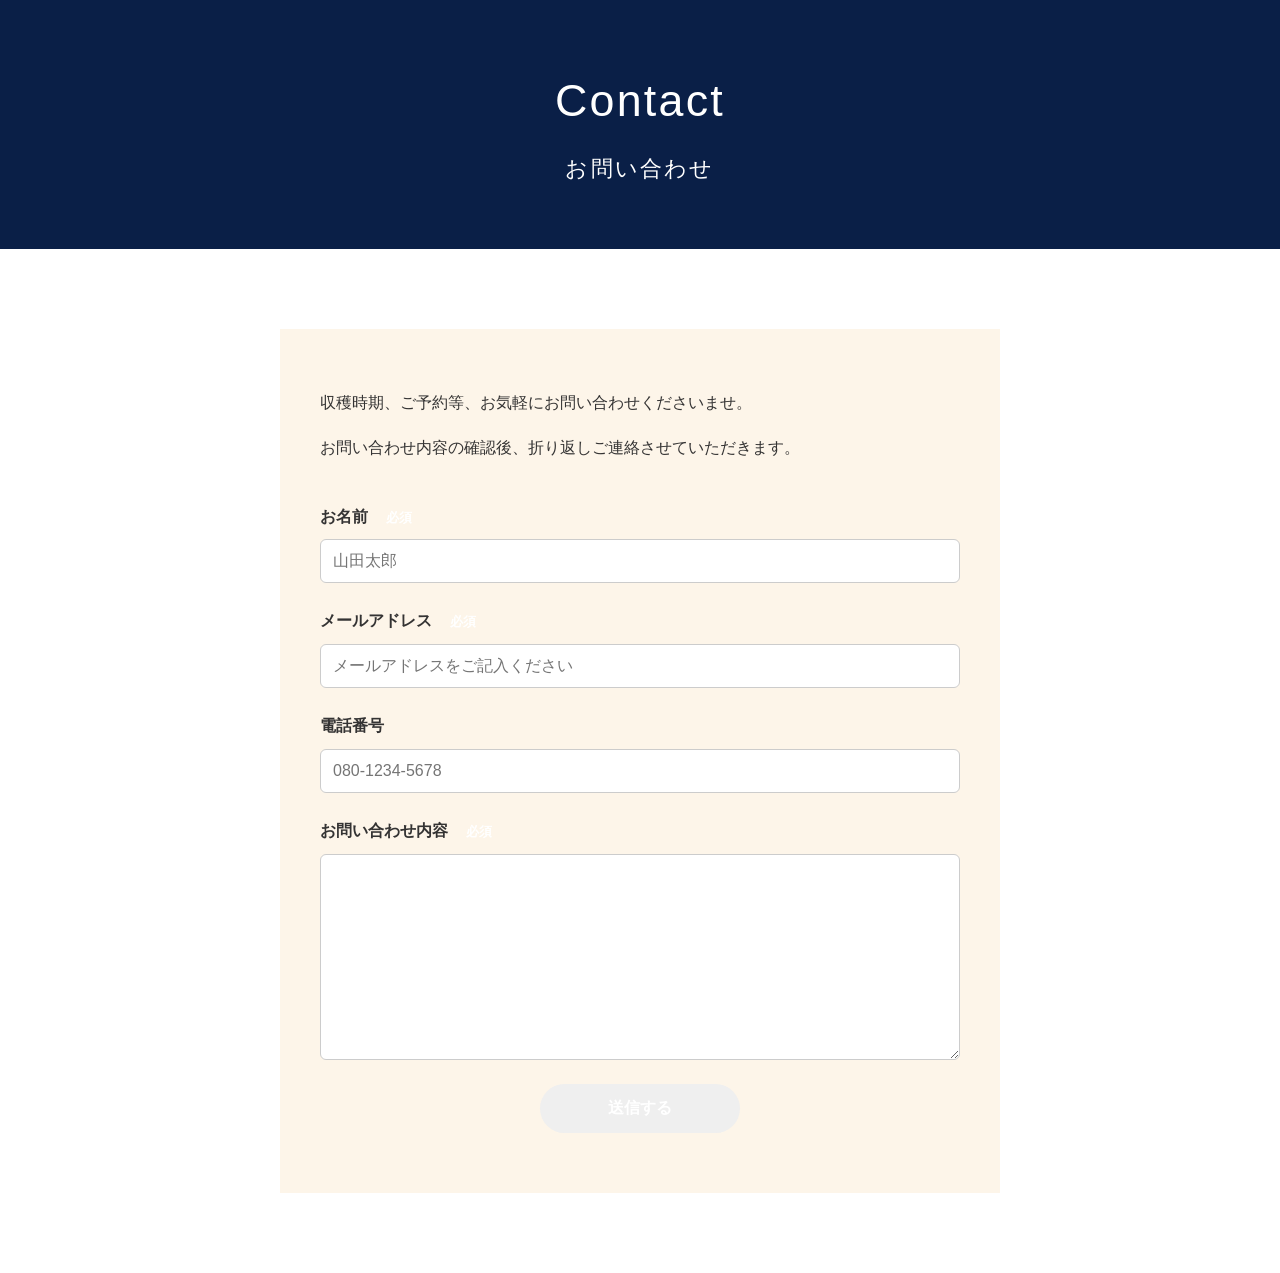
==== commit 4fc3469d: "フィーム作成" ====
--- a/contact.html
+++ b/contact.html
@@ -5,59 +5,55 @@
     <meta charset="UTF-8">
     <meta name="viewport" content="width=device-width, initial-scale=1.0">
     <title>お問い合わせ | 松本農園</title>
-    <link rel="stylesheet" href="css/top.css">
+    <link rel="stylesheet" href="css/contact.css">
 </head>
 
 <body>
 
-    <header>
-        <h1>松本農園</h1>
-        <nav>
-            <ul>
-                <li><a href="index.html">トップ</a></li>
-                <li><a href="contact.html">お問い合わせ</a></li>
-            </ul>
-        </nav>
+    <header class="page-header">
+        <h1 class="page-title">
+            <span class="en" lang="en">Contact</span>
+            <span class="ja">お問い合わせ</span>
+        </h1>
     </header>
 
     <main>
         <section class="contact-form-section">
-            <h2>お問い合わせ</h2>
-            <p>ご質問やご相談など、お気軽にお問い合わせください。</p>
+            <p>収穫時期、ご予約等、お気軽にお問い合わせくださいませ。</p>
+            <p>お問い合わせ内容の確認後、折り返しご連絡させていただきます。</p>
 
             <form action="send.php" method="POST">
 
                 <div class="form-group">
                     <label for="name">お名前 <span class="required">必須</span></label>
-                    <input type="text" id="name" name="user_name" required>
+                    <input type="text" id="name" name="user_name" placeholder="山田太郎" required>
                 </div>
 
                 <div class="form-group">
                     <label for="email">メールアドレス <span class="required">必須</span></label>
-                    <input type="email" id="email" name="user_email" required>
+                    <input type="email" id="email" name="user_email" placeholder="メールアドレスをご記入ください" required>
                 </div>
 
                 <div class="form-group">
-                    <label for="subject">件名</label>
-                    <input type="text" id="subject" name="subject">
+                    <label for="i_tel">電話番号</label>
+                    <input id="i_tel" type="tel" name="tel" value="" inputmode="tel" placeholder="080-1234-5678">
                 </div>
 
+                <!--テキストエリア-->
                 <div class="form-group">
                     <label for="message">お問い合わせ内容 <span class="required">必須</span></label>
-                    <textarea id="message" name="message" rows="10" required></textarea>
+                    <textarea id="message" name="message" cols="30" rows="10" required></textarea>
                 </div>
 
-                <div class="form-submit">
-                    <button type="submit">送信する</button>
-                </div>
+
+                <input type="submit" value="送信する" aria-label="送信する">
+
 
             </form>
         </section>
     </main>
 
-    <footer>
-        <p>&copy; 2025 松本農園</p>
-    </footer>
+
 
     <script src="js/contact.js" defer></script>
 </body>
--- a/css/contact.css
+++ b/css/contact.css
@@ -0,0 +1,589 @@
+@charset "UTF-8";
+:root {
+  --color-primary: #fc8013;
+  --color-secondary: #5d1f0d;
+  --color-text: #343333;
+  --color-background: #fdf5e9;
+  --color-white: #fff;
+  --color-dark-blue: #0a1f47;
+}
+
+:root {
+  --color-primary: #fc8013;
+  --color-secondary: #5d1f0d;
+  --color-text: #343333;
+  --color-background: #fdf5e9;
+  --color-white: #fff;
+  --color-dark-blue: #0a1f47;
+}
+
+* {
+  box-sizing: border-box;
+  margin: 0;
+  padding: 0;
+}
+
+ul,
+ol {
+  list-style: none;
+}
+
+img {
+  max-width: 100%;
+  height: auto;
+}
+
+body {
+  color: #343333;
+  font-family: "Noto Sans JP", sans-serif;
+  line-height: 1.8;
+}
+
+[lang=en] {
+  font-family: "Lato", sans-serif;
+}
+
+:root {
+  --color-primary: #fc8013;
+  --color-secondary: #5d1f0d;
+  --color-text: #343333;
+  --color-background: #fdf5e9;
+  --color-white: #fff;
+  --color-dark-blue: #0a1f47;
+}
+
+/* 絶対配置系 */
+/* ボックス装飾 */
+/* レスポンシブフォント */
+:root {
+  --color-primary: #fc8013;
+  --color-secondary: #5d1f0d;
+  --color-text: #343333;
+  --color-background: #fdf5e9;
+  --color-white: #fff;
+  --color-dark-blue: #0a1f47;
+}
+
+/* 絶対配置系 */
+/* ボックス装飾 */
+/* レスポンシブフォント */
+.header__top {
+  z-index: 10001;
+  display: flex;
+  align-items: center;
+  justify-content: space-between;
+  width: 137px;
+  height: auto;
+  position: absolute;
+  top: 4%;
+  left: 3%;
+}
+@media (max-width: 600px) {
+  .header__top {
+    width: 80px;
+    top: 4%;
+    left: 3%;
+  }
+}
+
+.header__logo {
+  z-index: 10002;
+}
+
+.header__hamburger {
+  position: fixed;
+  top: 20px;
+  right: 20px;
+  z-index: 10002;
+  display: flex;
+  align-items: center;
+  flex-direction: column;
+  box-sizing: border-box;
+  padding-top: 21px;
+  width: 80px;
+  height: 80px;
+  outline: none;
+  border: none;
+  border-radius: 60px;
+  background: #fff;
+  box-shadow: 0 2px 8px rgba(0, 0, 0, 0.3);
+  cursor: pointer;
+}
+@media (max-width: 600px) {
+  .header__hamburger {
+    width: 60px;
+    height: 60px;
+    padding-top: 17px;
+    top: 12px;
+    right: 5px;
+  }
+}
+.header__hamburger--bar {
+  margin: 2.5px 0;
+  width: 55px;
+  height: 5px;
+  background-color: #fc8013;
+  transition: all 0.3s ease;
+}
+@media (max-width: 600px) {
+  .header__hamburger--bar {
+    width: 35px;
+    height: 4px;
+  }
+}
+@media (max-width: 600px) {
+  .header__hamburger--label {
+    display: none;
+  }
+}
+
+.header__nav {
+  position: fixed;
+  top: -100%;
+  right: 0;
+  z-index: 9999;
+  padding-top: 21px;
+  width: 100%;
+  height: 400px;
+  border: none;
+  border-radius: 0 0 200px 200px;
+  background-color: #fff;
+  transition: all 0.8s ease;
+  /* 余分なセミコロンを削除 */
+}
+@media (max-width: 600px) {
+  .header__nav {
+    border-radius: 0 0 100px 100px;
+    padding-top: 80px;
+    height: 387px;
+  }
+}
+.header__nav-list {
+  display: flex;
+  flex-direction: row;
+  justify-content: center;
+  gap: 40px;
+  letter-spacing: 0.5em;
+}
+@media (max-width: 600px) {
+  .header__nav-list {
+    gap: 20px;
+  }
+}
+.header__nav-item {
+  writing-mode: vertical-lr;
+  text-orientation: upright;
+}
+
+.header__nav[aria-hidden=false] {
+  top: 0;
+}
+
+.header__hamburger[aria-expanded=true] .header__hamburger--bar:nth-child(1) {
+  transform: rotate(30deg) translate(5px, 9px);
+}
+
+.header__hamburger[aria-expanded=true] .header__hamburger--bar:nth-child(2) {
+  opacity: 0;
+  /* 真ん中の線を非表示 */
+}
+
+.header__hamburger[aria-expanded=true] .header__hamburger--bar:nth-child(3) {
+  transform: rotate(-30deg) translate(0px, -10px);
+}
+
+.header__inner {
+  display: flex;
+  position: absolute;
+  top: 0;
+  justify-content: space-between;
+  width: 97%;
+  left: 2%;
+}
+
+:root {
+  --color-primary: #fc8013;
+  --color-secondary: #5d1f0d;
+  --color-text: #343333;
+  --color-background: #fdf5e9;
+  --color-white: #fff;
+  --color-dark-blue: #0a1f47;
+}
+
+/* 絶対配置系 */
+/* ボックス装飾 */
+/* レスポンシブフォント */
+.footer {
+  background-color: #0a1f47;
+  color: #fff;
+  text-align: center;
+  padding-bottom: 26px;
+}
+.footer__center-container {
+  display: block;
+  width: 29%;
+}
+@media (max-width: 600px) {
+  .footer__center-container {
+    width: 100%;
+  }
+}
+.footer__nav-list {
+  display: flex;
+  align-items: center;
+  justify-content: center;
+  gap: 30px;
+  align-items: flex-start;
+}
+.footer__nav-item {
+  writing-mode: vertical-rl;
+  letter-spacing: 0.5em;
+}
+.footer__content {
+  display: flex;
+  align-items: center;
+  justify-content: space-between;
+  align-items: flex-start;
+  width: 72%;
+  margin-bottom: 58px;
+  margin: 0 auto;
+  padding: 97px 0 58px 0;
+  gap: 85px;
+}
+@media (max-width: 600px) {
+  .footer__content {
+    display: flex;
+    align-items: center;
+    flex-direction: column;
+    justify-content: flex-start;
+    gap: 60px;
+    padding: 60px 0 40px 0;
+    width: 82%;
+    gap: 50px;
+  }
+}
+.footer__social-icons {
+  display: flex;
+  align-items: center;
+  justify-content: left;
+  gap: 15px;
+  width: 57%;
+}
+.footer__left-container {
+  display: flex;
+  align-items: center;
+  flex-direction: column;
+  justify-content: flex-start;
+  gap: 23px;
+  align-items: flex-start;
+  width: 13%;
+}
+@media (max-width: 600px) {
+  .footer__left-container {
+    width: 25%;
+    gap: 10px;
+  }
+}
+@media (max-width: 600px) {
+  .footer__left-container {
+    width: 43%;
+    align-items: center;
+  }
+}
+.footer__right-container {
+  margin-right: 0;
+  width: 28%;
+}
+@media (max-width: 600px) {
+  .footer__right-container {
+    width: 70%;
+    margin-left: 0;
+  }
+}
+
+:root {
+  --color-primary: #fc8013;
+  --color-secondary: #5d1f0d;
+  --color-text: #343333;
+  --color-background: #fdf5e9;
+  --color-white: #fff;
+  --color-dark-blue: #0a1f47;
+}
+
+/* 絶対配置系 */
+/* ボックス装飾 */
+/* レスポンシブフォント */
+.btn {
+  position: relative;
+  display: inline-flex;
+  align-items: center;
+  gap: 10px;
+  padding: 12px 0px;
+  border-radius: 30px;
+  text-decoration: none;
+  font-weight: 500;
+  font-size: 16px;
+  line-height: 1.8;
+  cursor: pointer;
+  transition: opacity 0.3s, color 0.3s;
+  text-align: center;
+  justify-content: center;
+}
+.btn:hover {
+  opacity: 0.8;
+}
+
+.btn--normal {
+  width: 250px;
+}
+
+.btn--wide {
+  width: 320px;
+}
+@media (max-width: 600px) {
+  .btn--wide {
+    width: 250px;
+  }
+}
+
+.btn--primary {
+  background-color: #fc8013;
+  color: #fff;
+}
+
+.btn--secondary {
+  border: 1px solid #343333;
+  background-color: #fff;
+  color: #343333;
+}
+
+.btn--dark {
+  background-color: #fff;
+  color: #0a1f47;
+}
+
+.btn--triangle::after {
+  content: "";
+  display: inline-block;
+  margin-left: 8px;
+  width: 0;
+  height: 0;
+  border-width: 6px 0 6px 10px;
+  border-style: solid;
+  border-color: transparent transparent transparent currentColor;
+}
+
+.btn--chevron::after, .btn--icon-chevron::after {
+  content: "";
+  margin: auto;
+  position: absolute;
+  top: 0;
+  bottom: 0;
+  right: 10%;
+  width: 13px;
+  height: 13px;
+  border-top: 1px solid #0a1f47;
+  border-right: 1px solid #0a1f47;
+  transform: rotate(45deg);
+}
+
+.btn__icon {
+  display: inline-block;
+  width: 1em;
+  height: 1em;
+}
+
+.juicy-crew__btn {
+  position: relative;
+  display: block;
+  padding: 12px 72px 12px 50px;
+  width: 250px;
+  border-radius: 30px;
+  background-color: #fc8013;
+  color: #fff;
+  text-decoration: none;
+  transition: opacity 0.3s, color 0.3s;
+  margin-inline: auto;
+}
+.juicy-crew__btn::after {
+  content: "";
+  position: absolute;
+  top: 50%;
+  right: 25px;
+  display: block;
+  width: 0;
+  height: 0;
+  border-width: 6px 0 6px 10px;
+  border-style: solid;
+  border-color: transparent transparent transparent #fff;
+  transform: translateY(-50%);
+}
+.juicy-crew__btn:hover {
+  color: #0a1f47;
+  opacity: 0.8;
+}
+
+.floating-buttons {
+  position: fixed;
+  top: 400px;
+  right: 0;
+  display: flex;
+  flex-direction: column;
+  gap: 27px;
+  padding: 20px 17px 29px 16px;
+  border-radius: 30px 0 0 30px;
+  background-color: #0a1f47;
+  z-index: 100;
+  visibility: hidden;
+  transition: opacity 0.5s ease, visibility 0.5s ease;
+}
+.floating-buttons.visible {
+  opacity: 1;
+  visibility: visible;
+}
+
+.fixed-buttons__item--top {
+  position: relative;
+  display: flex;
+  align-items: center;
+  justify-content: center;
+  width: 46px;
+  height: 46px;
+  border-radius: 50%;
+  background: #fff;
+  box-shadow: 0 0 6px rgba(0, 0, 0, 0.2);
+  position: relative;
+}
+
+/* 棒 */
+.fixed-buttons__item--top::before {
+  content: "";
+  position: absolute;
+  bottom: 25%;
+  width: 2px;
+  height: 20px;
+  background: #0a1f47;
+  pointer-events: none;
+}
+
+/* 左の羽 */
+.fixed-buttons__item--top::after {
+  content: "";
+  position: absolute;
+  bottom: 56%;
+  left: 48%;
+  width: 6px;
+  height: 6px;
+  border-top: 2px solid #0a1f47;
+  transform: translateX(-50%) rotate(-45deg);
+  pointer-events: none;
+}
+
+/* 右の羽（追加要素） */
+.fixed-buttons__item--top span {
+  position: absolute;
+  bottom: 60%;
+  left: 52%;
+  width: 6px;
+  height: 4px;
+  border-top: 2px solid #0a1f47;
+  transform: translateX(-50%) rotate(45deg);
+  pointer-events: none;
+}
+
+.page-header {
+  padding: 60px 20px;
+  background-color: #0a1f47;
+  text-align: center;
+}
+.page-header .page-title {
+  display: flex;
+  align-items: center;
+  flex-direction: column;
+  gap: 8px;
+}
+.page-header .page-title .en {
+  color: #fff;
+  letter-spacing: 0.05em;
+  font-weight: normal;
+  font-size: 2.8rem;
+}
+.page-header .page-title .ja {
+  color: #fff;
+  letter-spacing: 0.1em;
+  font-weight: normal;
+  font-size: 1.4rem;
+}
+
+/* メインセクション */
+.contact-form-section {
+  margin: 80px auto;
+  padding: 60px 40px;
+  max-width: 720px;
+  width: 90%;
+  background-color: #fdf5e9;
+  /* 送信ボタン */
+}
+.contact-form-section p {
+  margin-bottom: 1em;
+  text-align: left;
+}
+.contact-form-section form {
+  display: flex;
+  flex-direction: column;
+  gap: 24px;
+  margin-top: 40px;
+}
+.contact-form-section .form-group {
+  display: flex;
+  flex-direction: column;
+}
+.contact-form-section label {
+  margin-bottom: 8px;
+  font-weight: 600;
+}
+.contact-form-section label .required {
+  margin-left: 8px;
+  padding: 2px 6px;
+  border-radius: 4px;
+  color: #fff;
+  font-size: 0.8rem;
+}
+.contact-form-section input[type=text],
+.contact-form-section input[type=email],
+.contact-form-section input[type=tel],
+.contact-form-section textarea {
+  padding: 12px;
+  border: 1px solid #ccc;
+  border-radius: 6px;
+  font-size: 1rem;
+  font-family: inherit;
+  transition: border-color 0.3s ease;
+}
+.contact-form-section input[type=text]:focus,
+.contact-form-section input[type=email]:focus,
+.contact-form-section input[type=tel]:focus,
+.contact-form-section textarea:focus {
+  outline: none;
+}
+.contact-form-section textarea {
+  min-height: 160px;
+  resize: vertical;
+}
+.contact-form-section input[type=submit] {
+  align-self: center;
+  padding: 14px 0;
+  width: 200px;
+  border: none;
+  border-radius: 30px;
+  color: #fff;
+  font-weight: 600;
+  font-size: 1rem;
+  cursor: pointer;
+  transition: background 0.3s ease;
+}
+.contact-form-section input[type=submit]:hover {
+  opacity: 0.85;
+}
+
+/* footer部分は layout/_footer.scss で管理 *//*# sourceMappingURL=contact.css.map */
